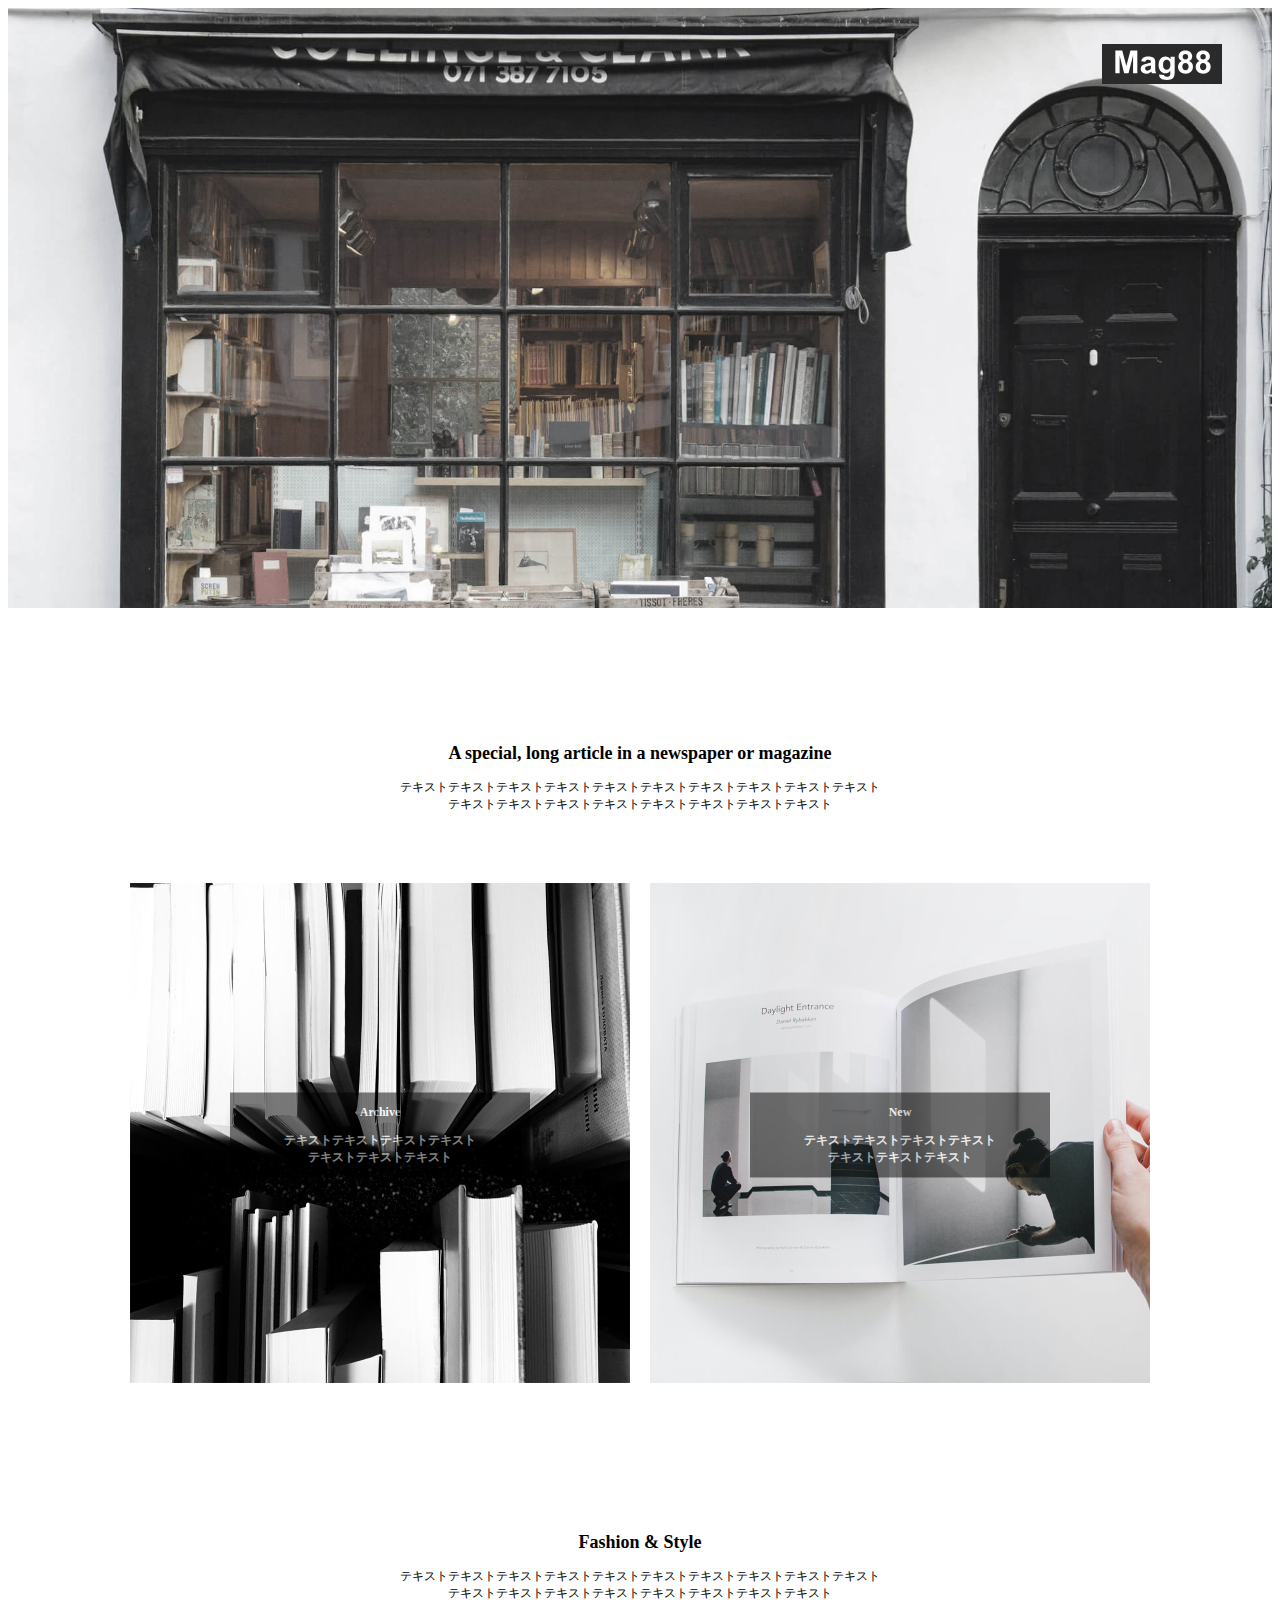
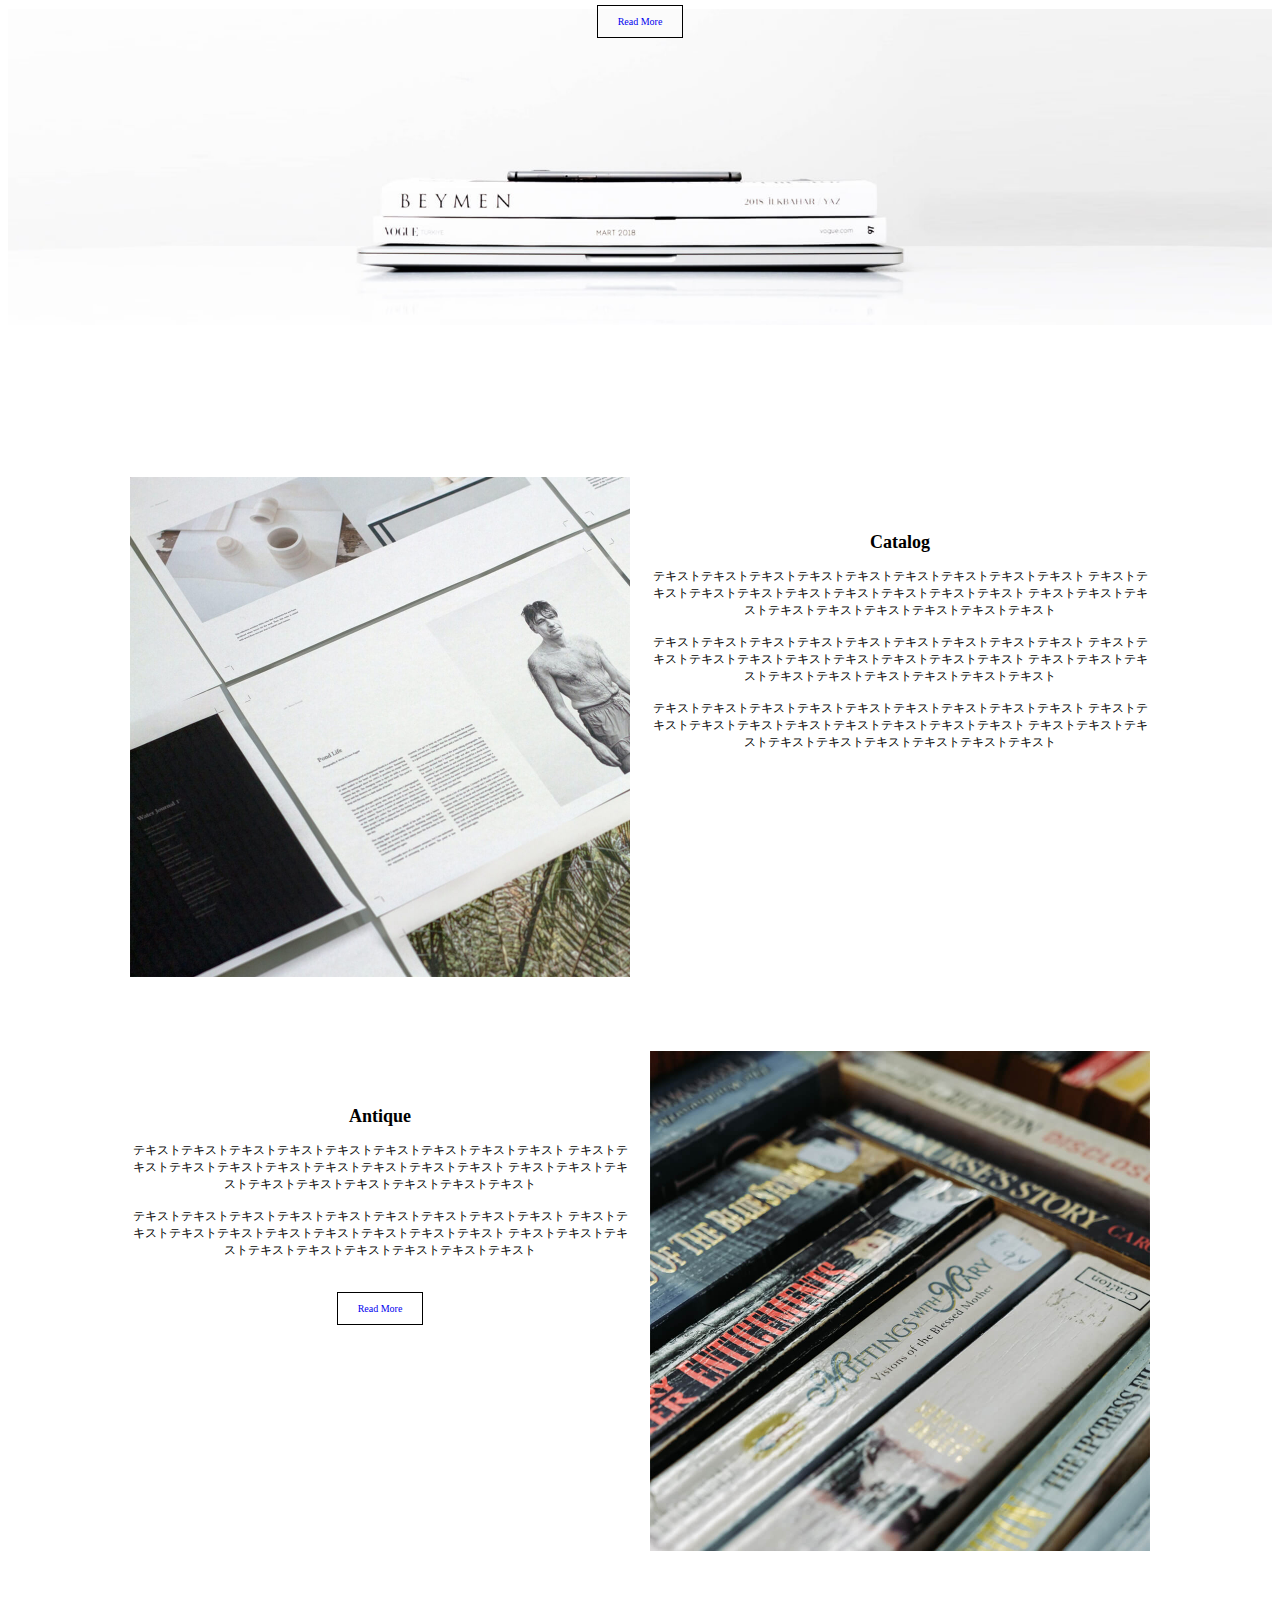
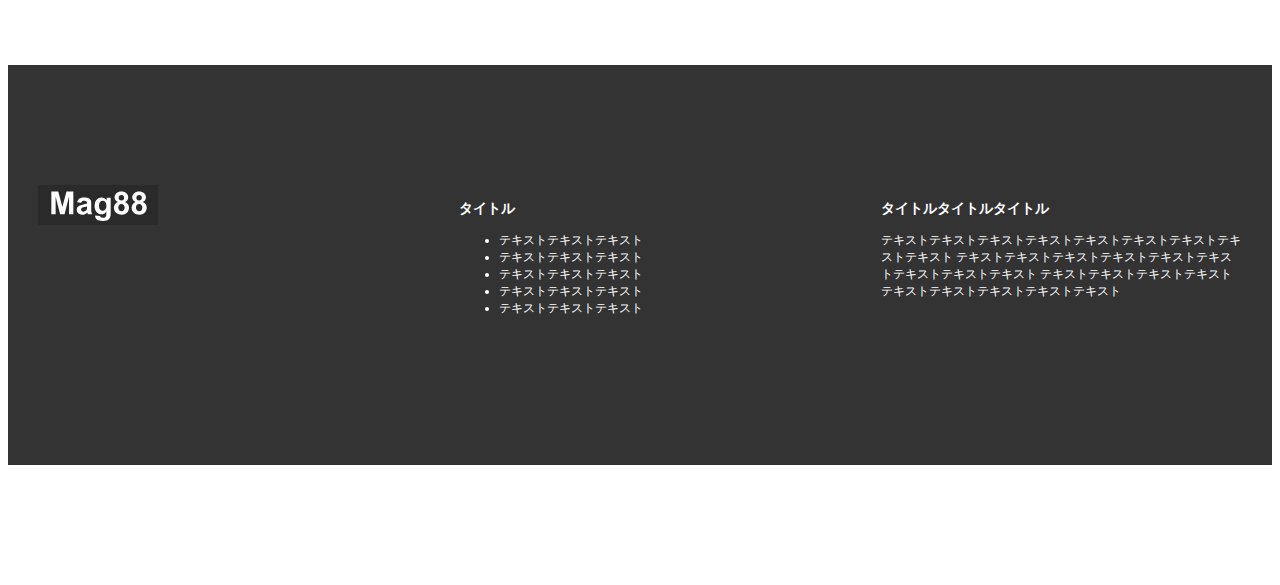
==== mosya1/index.html @ fde13537 "フォルダMosha1をアップロード" ====
<!DOCTYPE html>
<html lang="ja">

<head>
    <meta charset="UTF-8">
    <meta name="viewport" content="width=device-width, initial-scale=1.0">
    <title>Mag88</title>
    <link rel="stylesheet" href="style.css">
</head>

<body>
    <header id="header">
        <h1 class="title"><img src="images/logo.svg" alt=""></h1>
    </header>

    <main>
        <section id="article">
            <div class="sec-text">
                <h2 class="sec-title">A special, long article in a newspaper or magazine</h2>
                <p>テキストテキストテキストテキストテキストテキストテキストテキストテキストテキスト
                    <br>
                    テキストテキストテキストテキストテキストテキストテキストテキスト
                </p>
            </div>
            <div id="articles">
                <div class="article-content">
                    <a>
                        <img class="article-pic" src="images/magazine-archive.jpg" alt="">
                        <div class="box">
                            <p>Archive</p>
                            <p>
                                テキストテキストテキストテキスト
                                <br>
                                テキストテキストテキスト
                            </p>
                        </div>
                    </a>
                </div>
                <div id="New">
                    <div class="article-content">
                        <a>
                            <img class="article-pic" src="images/magazine-new.jpg" alt="">
                            <div class="box">
                                <p>New</p>
                                <p>
                                    テキストテキストテキストテキスト
                                    <br>
                                    テキストテキストテキスト
                                </p>
                            </div>
                        </a>
                    </div>
                </div>
            </div>
        </section>
        <section id="fashion-pic">
            <div class="sec-text sec-fashion">
                <h2 class="sec-title">Fashion & Style</h2>
                <p>テキストテキストテキストテキストテキストテキストテキストテキストテキストテキスト
                    <br>
                    テキストテキストテキストテキストテキストテキストテキストテキスト
                </p>
                <div><a class="btn" href="#">Read More</a></div>
            </div>

        </section>
        <section id="Cat-Ant">
            <div id="catalog">
                <div class="cat-pic">
                    <img class="pics" src="images/catalog.jpg" alt="">
                </div>
                <div class="cat-text">
                    <div class="cata-ant-text">
                        <h2 class="sec-title">Catalog</h2>
                        <p>テキストテキストテキストテキストテキストテキストテキストテキストテキスト テキストテキストテキストテキストテキストテキストテキストテキストテキスト
                            テキストテキストテキストテキストテキストテキストテキストテキストテキスト
                            <br>
                            <br>
                            テキストテキストテキストテキストテキストテキストテキストテキストテキスト テキストテキストテキストテキストテキストテキストテキストテキストテキスト
                            テキストテキストテキストテキストテキストテキストテキストテキストテキスト
                            <br><br>
                            テキストテキストテキストテキストテキストテキストテキストテキストテキスト テキストテキストテキストテキストテキストテキストテキストテキストテキスト
                            テキストテキストテキストテキストテキストテキストテキストテキストテキスト
                        </p>

                    </div>
                </div>
            </div>
            <div id="antique">
                <div class="ant-text">
                    <div class="cata-ant-text">
                        <h2 class="sec-title">Antique</h2>
                        <p>テキストテキストテキストテキストテキストテキストテキストテキストテキスト テキストテキストテキストテキストテキストテキストテキストテキストテキスト
                            テキストテキストテキストテキストテキストテキストテキストテキストテキスト
                            <br>
                            <br>
                            テキストテキストテキストテキストテキストテキストテキストテキストテキスト テキストテキストテキストテキストテキストテキストテキストテキストテキスト
                            テキストテキストテキストテキストテキストテキストテキストテキストテキスト
                        </p>
                        <br>
                        <br>
                        <div><a class="btn" href="#">Read More</a></div>
                    </div>

                </div>
                <div class="ant-pic">
                    <img class="pics" src="images/antique.jpg" alt="">
                </div>
            </div>
        </section>
    </main>
    <footer>
        <div id="footer">
            <div class="footer-box"><a href="#"><img src="images/logo.svg" alt=""></a></div>
            <div class="footer-box">
                <p>
                <h3>タイトル</h3>
                <ul>
                    <li>テキストテキストテキスト</li>
                    <li>テキストテキストテキスト</li>
                    <li>テキストテキストテキスト</li>
                    <li>テキストテキストテキスト</li>
                    <li>テキストテキストテキスト</li>
                </ul>
                </p>
            </div>
            <div class="footer-box">
                <h3>タイトルタイトルタイトル</h3>
                <p>テキストテキストテキストテキストテキストテキストテキストテキストテキスト テキストテキストテキストテキストテキストテキストテキストテキストテキスト
                    テキストテキストテキストテキストテキストテキストテキストテキストテキスト</p>
            </div>
        </div>
    </footer>
</body>

</html>
---- mosya1/style.css ----
body {
    font-size: 12px;
}
#header {
    height: 600px;
    background-image: url(images/mainvisual.jpg);
    background-size: cover;
    background-repeat: no-repeat;
    position: relative;
}

.title {
    position: absolute;
    top: 20px;
    right: 50px;

}

.sec-text {
    text-align: center;
    margin-top: 70px;
    margin-bottom: 60px;
    padding-top: 50px;
}

.article-pic {
    height: 500px;
    width: 500px;
    margin: 10px;
    position: relative;
}

#articles {
    display: flex;
    justify-content: center;
}

.article-content {
    position: relative;
}

.box {
    position: absolute;
    left: 50%;
    top: 50%;
    transform: translate(-50%, -50%);
    color: white;
    font-weight: bold;
    height: auto;
    width: 300px;
    background-color: black;
    opacity: 50%;
    text-align: center
}

#fashion-pic {
    height: 600px;
    background-image: url(images/fashion.jpg);
    background-size: contain;
    background-repeat: no-repeat;
    background-position: 50%;
    position: relative;
}

.btn {
    border: black 1px solid;
    padding:10px 20px;
    font-size: 10px;
    text-decoration: none;
}
.pics {
    height: 500px;
    width: 500px;
    margin: 10px;
}

#catalog {
    display: flex;
    justify-content: center;
}
.cata-ant-text {
    text-align: center;
    margin-top: 20px;
    padding-top: 20px;
}
.cat-text {
    height: 500px;
    width: 500px;
    margin: 10px;
}

#antique {
    display: flex;
    justify-content: center;
    margin-top: 50px;
}

.ant-text {
    height: 500px;
    width: 500px;
    margin: 10px;
}

#footer {
    margin-top: 100px;
    height: 400px;
    display:flex;
    justify-content:space-between;
    background-color:#333;
    color: white;
}

.footer-box{
    width: 30%;
    position: relative;
    top: 30%;
    padding: 0 30px;
}
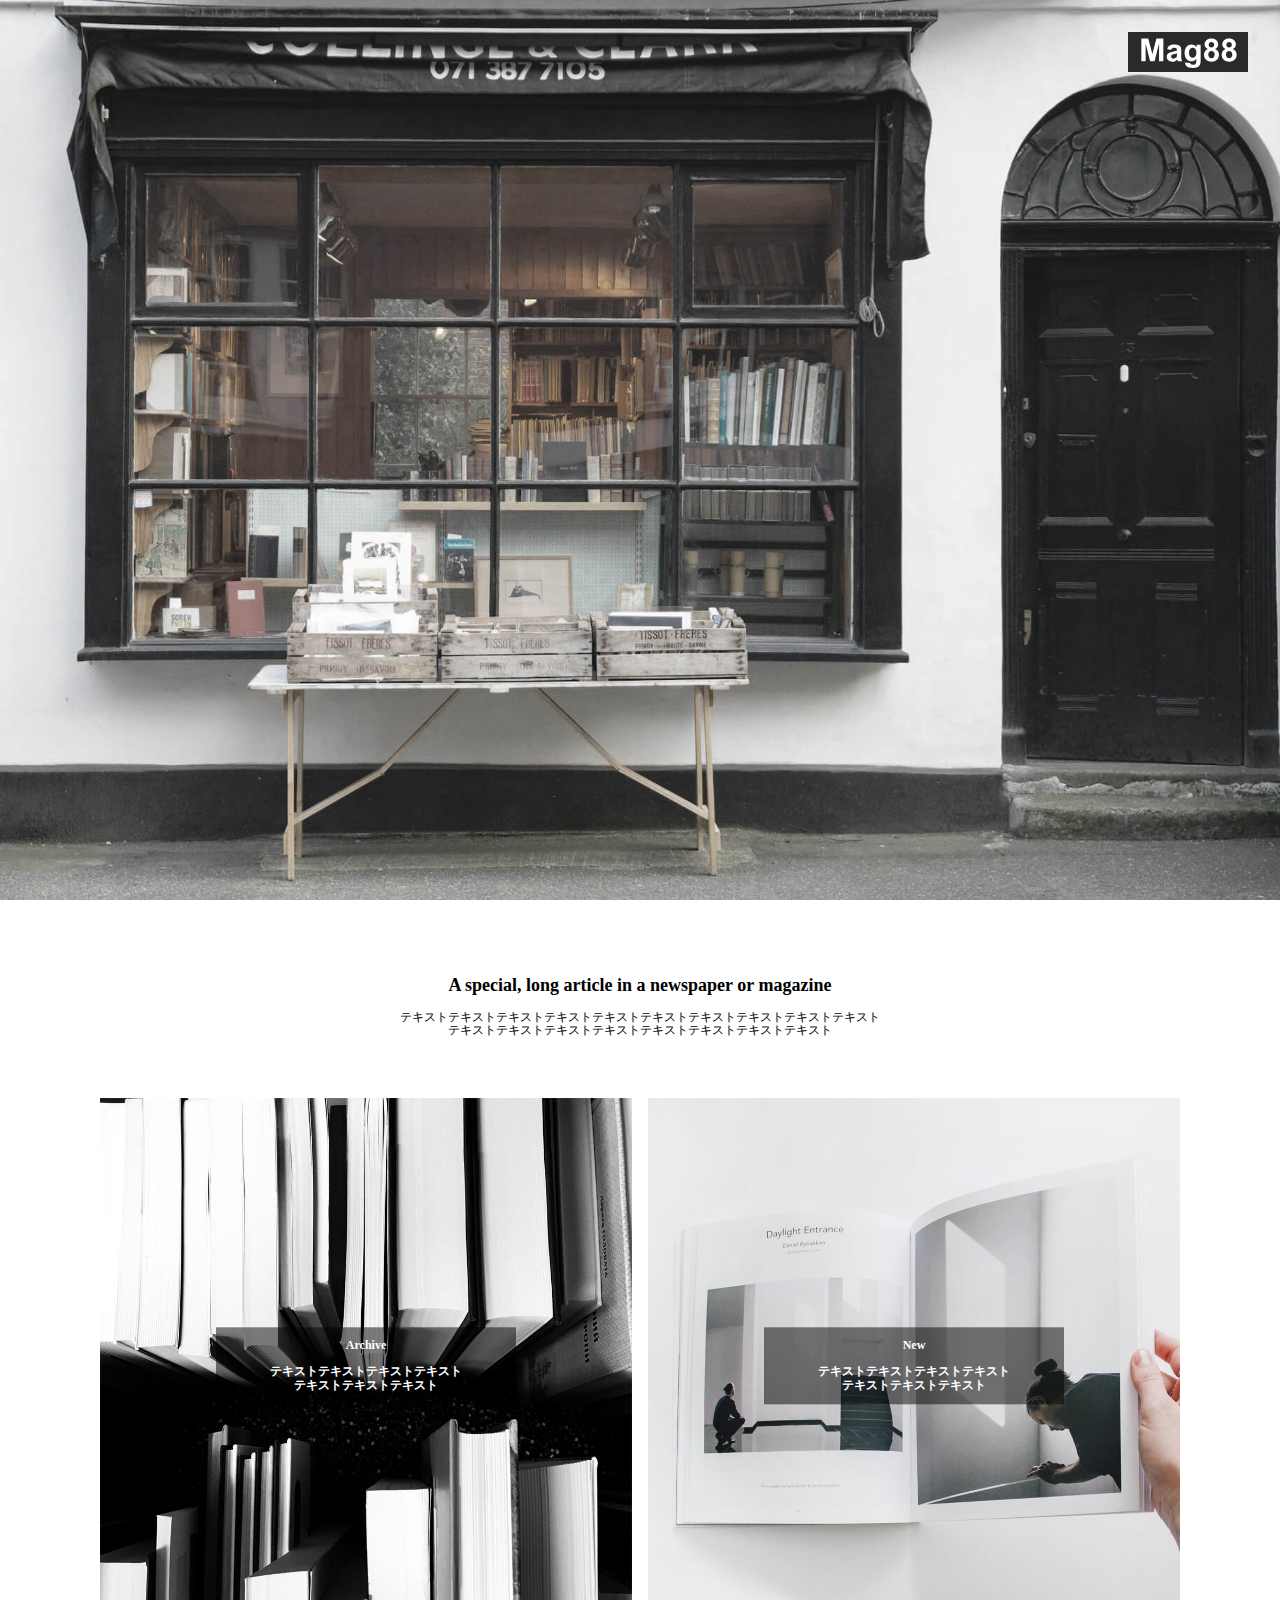
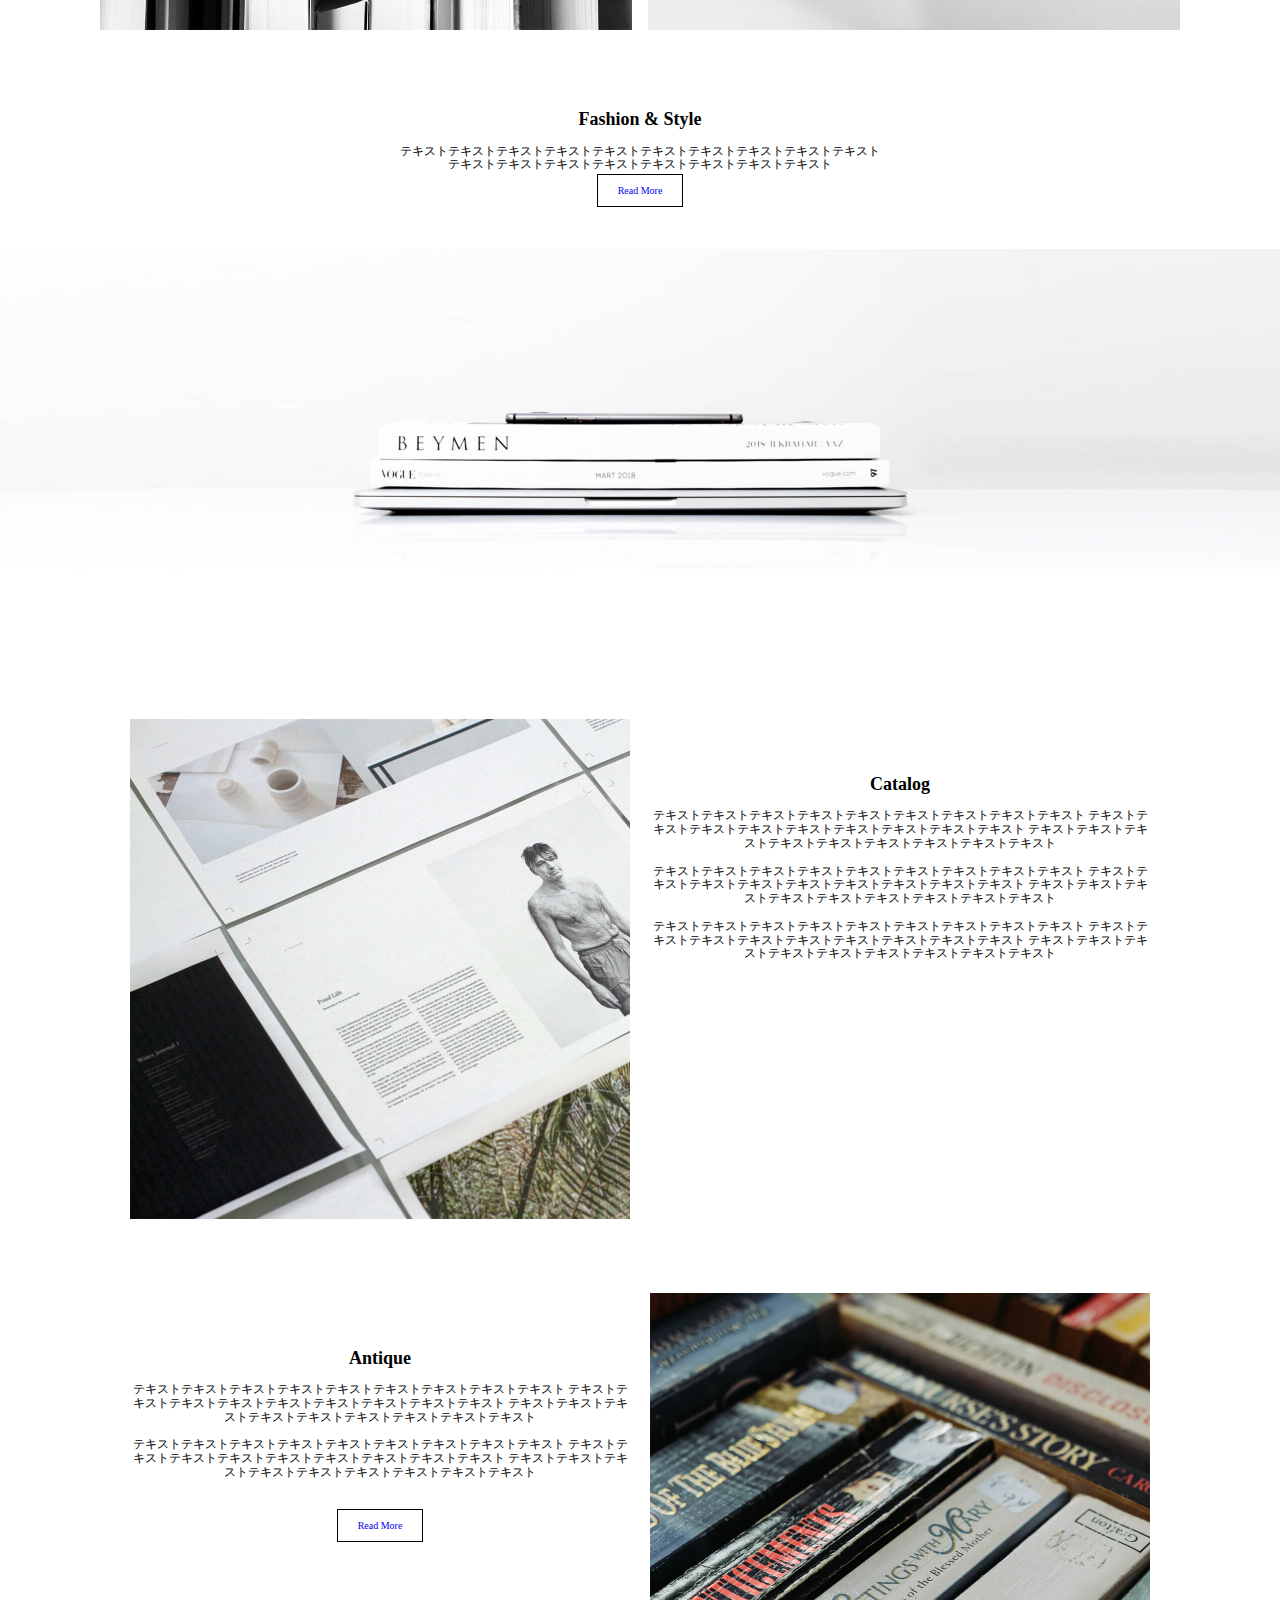
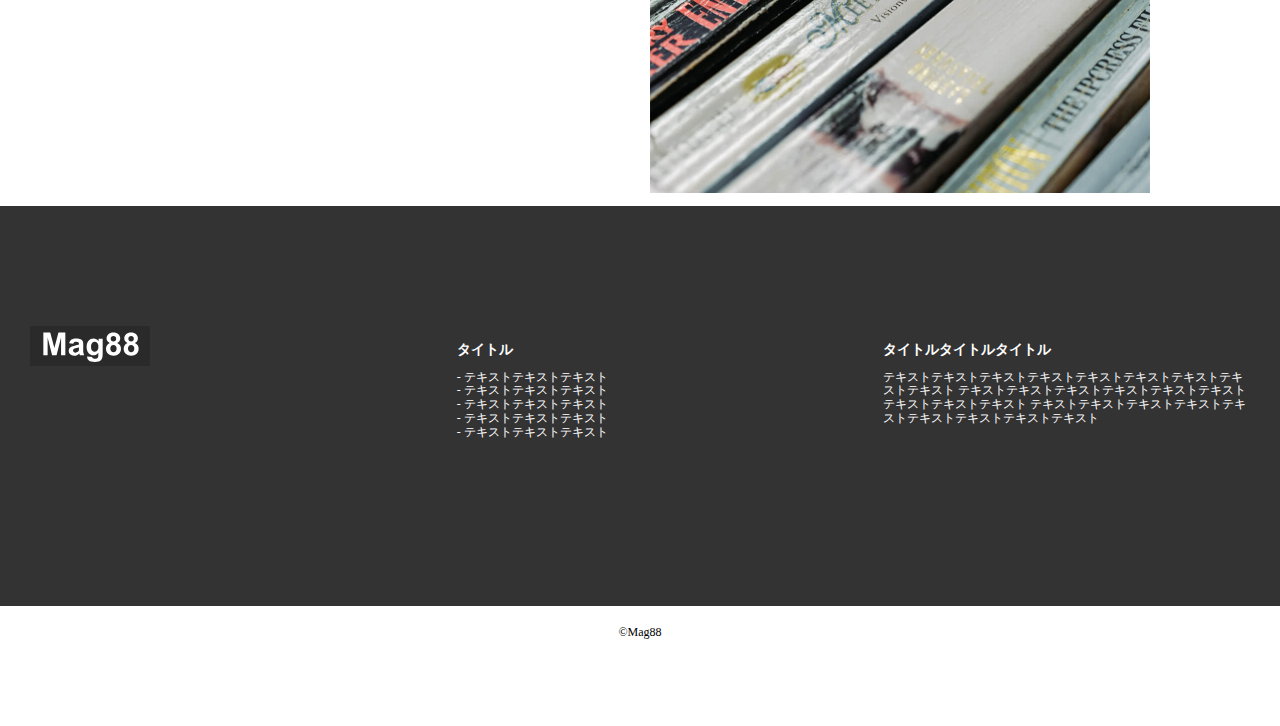
==== commit 46295293: "フォルダmosya1をアップロード" ====
--- a/mosya1/index.html
+++ b/mosya1/index.html
@@ -4,25 +4,28 @@
 <head>
     <meta charset="UTF-8">
     <meta name="viewport" content="width=device-width, initial-scale=1.0">
+    <meta name="description" content="">
     <title>Mag88</title>
+    <link rel="stylesheet" href="reset.css">
     <link rel="stylesheet" href="style.css">
 </head>
 
 <body>
-    <header id="header">
-        <h1 class="title"><img src="images/logo.svg" alt=""></h1>
+    <header>
+        <h1 class="header-title"><img src="images/logo.svg" alt="mag88"></h1>
     </header>
 
     <main>
-        <section id="article">
+        <div class="mv"></div>
+        <section class="article container">
             <div class="sec-text">
-                <h2 class="sec-title">A special, long article in a newspaper or magazine</h2>
+                <h2>A special, long article in a newspaper or magazine</h2>
                 <p>テキストテキストテキストテキストテキストテキストテキストテキストテキストテキスト
                     <br>
                     テキストテキストテキストテキストテキストテキストテキストテキスト
                 </p>
             </div>
-            <div id="articles">
+            <div class="articles">
                 <div class="article-content">
                     <a>
                         <img class="article-pic" src="images/magazine-archive.jpg" alt="">
@@ -36,7 +39,6 @@
                         </div>
                     </a>
                 </div>
-                <div id="New">
                     <div class="article-content">
                         <a>
                             <img class="article-pic" src="images/magazine-new.jpg" alt="">
@@ -51,11 +53,10 @@
                         </a>
                     </div>
                 </div>
-            </div>
         </section>
         <section id="fashion-pic">
             <div class="sec-text sec-fashion">
-                <h2 class="sec-title">Fashion & Style</h2>
+                <h2>Fashion & Style</h2>
                 <p>テキストテキストテキストテキストテキストテキストテキストテキストテキストテキスト
                     <br>
                     テキストテキストテキストテキストテキストテキストテキストテキスト
@@ -71,7 +72,7 @@
                 </div>
                 <div class="cat-text">
                     <div class="cata-ant-text">
-                        <h2 class="sec-title">Catalog</h2>
+                        <h2>Catalog</h2>
                         <p>テキストテキストテキストテキストテキストテキストテキストテキストテキスト テキストテキストテキストテキストテキストテキストテキストテキストテキスト
                             テキストテキストテキストテキストテキストテキストテキストテキストテキスト
                             <br>
@@ -89,7 +90,7 @@
             <div id="antique">
                 <div class="ant-text">
                     <div class="cata-ant-text">
-                        <h2 class="sec-title">Antique</h2>
+                        <h2>Antique</h2>
                         <p>テキストテキストテキストテキストテキストテキストテキストテキストテキスト テキストテキストテキストテキストテキストテキストテキストテキストテキスト
                             テキストテキストテキストテキストテキストテキストテキストテキストテキスト
                             <br>
@@ -115,7 +116,7 @@
             <div class="footer-box">
                 <p>
                 <h3>タイトル</h3>
-                <ul>
+                <ul class="footer-list">
                     <li>テキストテキストテキスト</li>
                     <li>テキストテキストテキスト</li>
                     <li>テキストテキストテキスト</li>
@@ -130,6 +131,7 @@
                     テキストテキストテキストテキストテキストテキストテキストテキストテキスト</p>
             </div>
         </div>
+        <p class="copyright">&copy;Mag88</p>
     </footer>
 </body>
 
--- a/mosya1/style.css
+++ b/mosya1/style.css
@@ -2,42 +2,59 @@
 body {
     font-size: 12px;
 }
-#header {
-    height: 600px;
+.container {
+    max-width: min(calc(100% - 24px),1080px);
+    margin: 0 auto;
+}
+
+header {
+    position: relative;
+}
+
+.header-title {
+    position: absolute;
+    top: 16px;
+    right: 32px;
+}
+
+.mv {
+    height: 100vh;
     background-image: url(images/mainvisual.jpg);
     background-size: cover;
     background-repeat: no-repeat;
-    position: relative;
+    background-position: center center ;
 }
 
-.title {
-    position: absolute;
-    top: 20px;
-    right: 50px;
+.article {
+    padding: 60px 0;
+   
+}
+
+
+.sec-text {
+    text-align: center;
+    margin-bottom: 60px;
 
 }
 
-.sec-text {
-    text-align: center;
-    margin-top: 70px;
-    margin-bottom: 60px;
-    padding-top: 50px;
-}
-
-.article-pic {
-    height: 500px;
-    width: 500px;
-    margin: 10px;
-    position: relative;
-}
-
-#articles {
+.articles {
     display: flex;
     justify-content: center;
+    width: 100%;
+    gap: 16px;
+}
+.article-pic {
+    /* height: 500px;
+    width: 500px;
+    margin: 10px; */
+    width: 100%;
+
+    position: relative;
 }
 
 .article-content {
     position: relative;
+    flex: 1;
 }
 
 .box {
@@ -49,10 +66,10 @@
     font-weight: bold;
     height: auto;
     width: 300px;
-    background-color: black;
-    opacity: 50%;
+    background-color: rgb(0 0 0 / .5);
     text-align: center
 }
+
 
 #fashion-pic {
     height: 600px;
@@ -103,7 +120,6 @@
 }
 
 #footer {
-    margin-top: 100px;
     height: 400px;
     display:flex;
     justify-content:space-between;
@@ -116,4 +132,18 @@
     position: relative;
     top: 30%;
     padding: 0 30px;
+    justify-content: center;
+    align-items: center;
 }
+
+.footer-list {
+    list-style-type: none;
+    padding-left: 0;
+}
+.footer-list li:before {
+    content: "- ";
+}
+.copyright {
+    text-align: center;
+    margin: 20px auto 20px auto;
+}